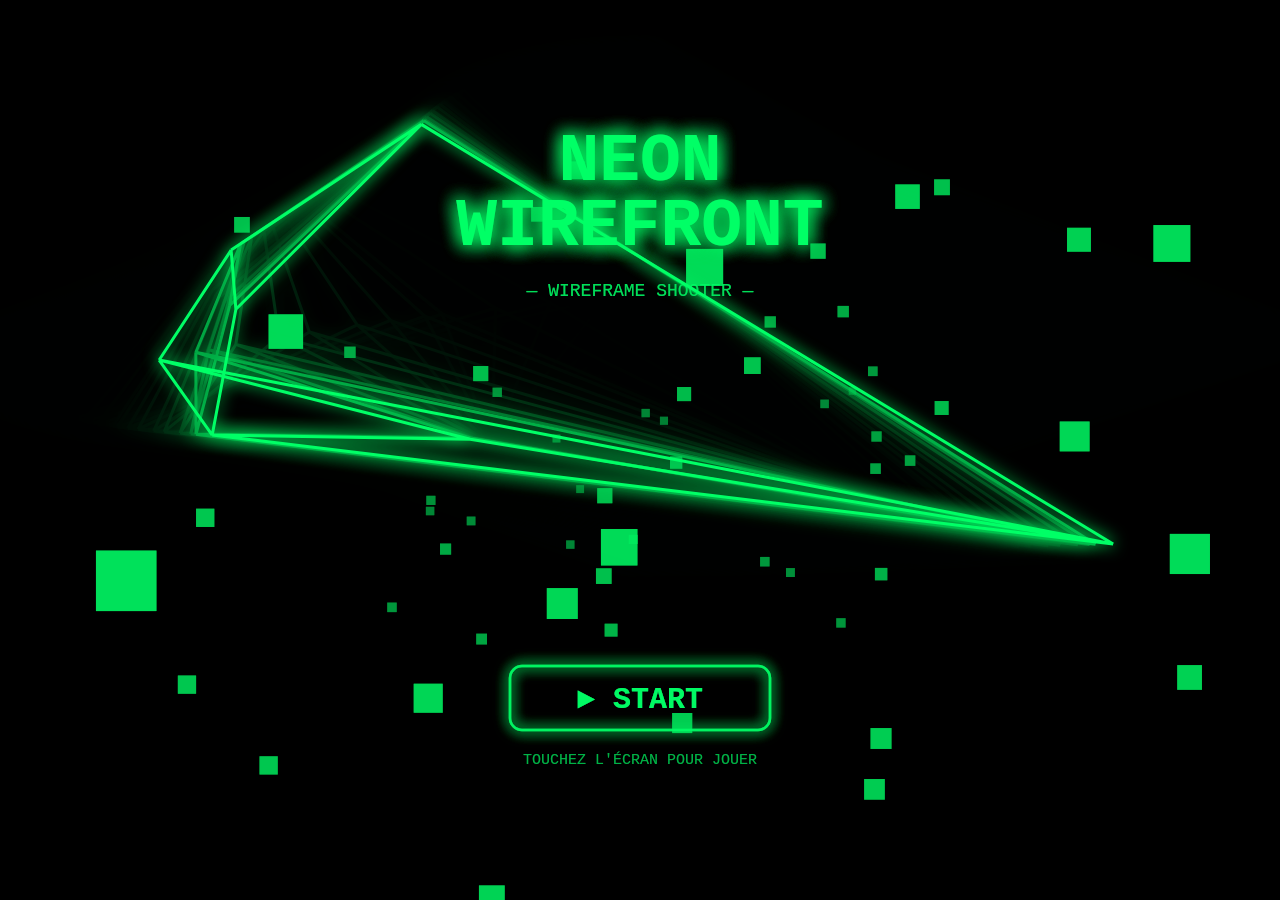
==== index.html @ 164826a3 "Add NEON WIREFRONT: mobile 3D wireframe Tron-style shoot'em up - Pixel art home screen with spinning" ====
<!DOCTYPE html>
<html lang="fr">
<head>
<meta charset="UTF-8">
<meta name="viewport" content="width=device-width, initial-scale=1.0, maximum-scale=1.0, user-scalable=no, viewport-fit=cover">
<meta name="apple-mobile-web-app-capable" content="yes">
<meta name="apple-mobile-web-app-status-bar-style" content="black-translucent">
<meta name="theme-color" content="#000000">
<title>NEON WIREFRONT</title>
<link rel="stylesheet" href="style.css">
</head>
<body>
<canvas id="game"></canvas>

<!-- HUD en jeu -->
<div id="hud" class="hidden">
  <div id="score">SCORE 0</div>
  <div id="lives">♥♥♥</div>
</div>

<!-- Commandes tactiles -->
<div id="controls" class="hidden">
  <div id="pad">
    <button class="ctl" id="left">◄</button>
    <button class="ctl" id="right">►</button>
  </div>
  <button class="ctl fire" id="fire">▲<span>TIR</span></button>
</div>

<!-- Écran Game Over -->
<div id="gameover" class="overlay hidden">
  <h1 class="glitch">GAME OVER</h1>
  <p id="finalScore">SCORE 0</p>
  <button class="bigbtn" id="retry">REJOUER</button>
</div>

<script src="game.js"></script>
</body>
</html>
---- style.css ----
/* ===== NEON WIREFRONT — style Tron old school ===== */
:root{
  --neon:#00ff66;
  --neon-dim:#0a4f29;
  --neon-glow:0 0 4px #00ff66, 0 0 12px #00ff66, 0 0 24px #00aa44;
}

*{margin:0;padding:0;box-sizing:border-box;-webkit-tap-highlight-color:transparent;}

html,body{
  width:100%;height:100%;
  background:#000;
  overflow:hidden;
  font-family:"Courier New",monospace;
  color:var(--neon);
  touch-action:none;
  user-select:none;-webkit-user-select:none;
}

#game{
  display:block;
  position:absolute;
  top:0;left:0;
  width:100%;height:100%;
  image-rendering:pixelated;     /* rendu pixel art */
  image-rendering:crisp-edges;
}

.hidden{display:none !important;}

/* ===== HUD ===== */
#hud{
  position:absolute;top:0;left:0;width:100%;
  display:flex;justify-content:space-between;
  padding:calc(env(safe-area-inset-top) + 12px) 18px 0;
  font-size:18px;letter-spacing:2px;
  text-shadow:var(--neon-glow);
  pointer-events:none;z-index:10;
}
#lives{color:#00ff66;}

/* ===== Commandes tactiles ===== */
#controls{
  position:absolute;left:0;bottom:0;width:100%;
  display:flex;justify-content:space-between;align-items:flex-end;
  padding:0 24px calc(env(safe-area-inset-bottom) + 24px);
  z-index:10;pointer-events:none;
}
#pad{display:flex;gap:18px;pointer-events:auto;}

.ctl{
  width:74px;height:74px;
  background:rgba(0,255,102,0.06);
  border:2px solid var(--neon);
  border-radius:14px;
  color:var(--neon);
  font-size:30px;line-height:1;
  text-shadow:var(--neon-glow);
  box-shadow:0 0 8px rgba(0,255,102,.5), inset 0 0 10px rgba(0,255,102,.15);
  display:flex;align-items:center;justify-content:center;
  pointer-events:auto;
  transition:transform .05s, background .05s;
}
.ctl:active{
  background:rgba(0,255,102,0.28);
  transform:scale(.92);
}
.ctl.fire{
  width:92px;height:92px;border-radius:50%;
  flex-direction:column;font-size:26px;
}
.ctl.fire span{font-size:11px;letter-spacing:2px;margin-top:2px;}

/* ===== Overlays (Game Over) ===== */
.overlay{
  position:absolute;inset:0;
  background:rgba(0,0,0,0.82);
  display:flex;flex-direction:column;
  align-items:center;justify-content:center;
  gap:26px;z-index:20;text-align:center;
}
.overlay h1{
  font-size:46px;letter-spacing:6px;
  text-shadow:var(--neon-glow);
}
.overlay p{font-size:20px;letter-spacing:3px;opacity:.9;}

.bigbtn{
  margin-top:8px;
  padding:16px 40px;
  background:transparent;
  border:2px solid var(--neon);
  border-radius:10px;
  color:var(--neon);
  font-family:inherit;
  font-size:22px;letter-spacing:4px;
  text-shadow:var(--neon-glow);
  box-shadow:0 0 10px rgba(0,255,102,.6), inset 0 0 14px rgba(0,255,102,.12);
  animation:pulse 1.4s ease-in-out infinite;
}
.bigbtn:active{background:rgba(0,255,102,0.25);}

@keyframes pulse{
  0%,100%{box-shadow:0 0 10px rgba(0,255,102,.6), inset 0 0 14px rgba(0,255,102,.12);}
  50%{box-shadow:0 0 22px rgba(0,255,102,.95), inset 0 0 20px rgba(0,255,102,.3);}
}

.glitch{animation:glitch .6s steps(2) infinite;}
@keyframes glitch{
  0%{transform:translate(0,0);}
  25%{transform:translate(-2px,1px);}
  50%{transform:translate(2px,-1px);}
  75%{transform:translate(-1px,-1px);}
  100%{transform:translate(0,0);}
}
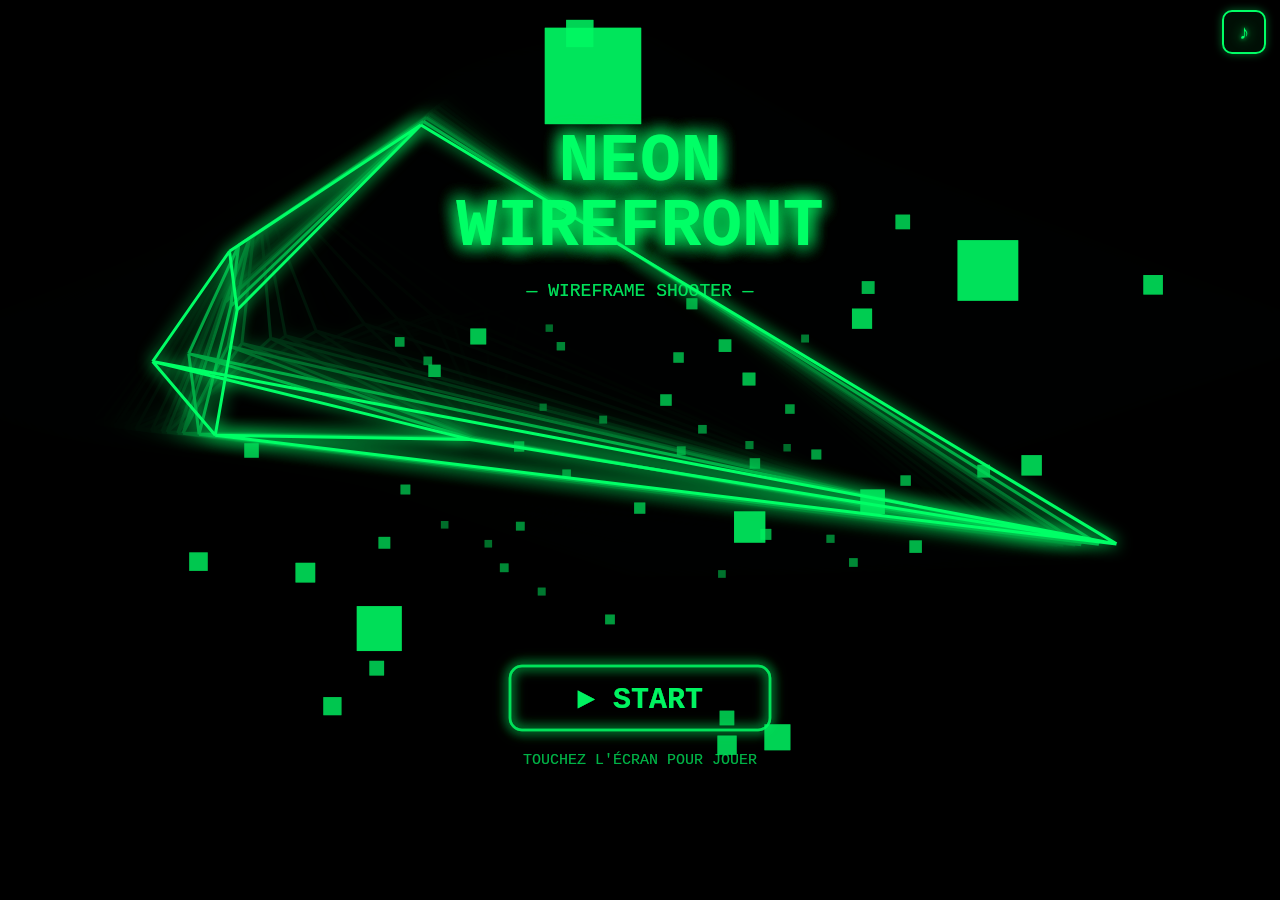
==== commit e30fb93b: "Add chiptune audio engine (music + SFX) with mute toggle - Real-time Web Audio chiptune music loop (" ====
--- a/index.html
+++ b/index.html
@@ -11,6 +11,9 @@
 </head>
 <body>
 <canvas id="game"></canvas>
+
+<!-- Bouton son -->
+<button id="mute">♪</button>
 
 <!-- HUD en jeu -->
 <div id="hud" class="hidden">
@@ -34,6 +37,7 @@
   <button class="bigbtn" id="retry">REJOUER</button>
 </div>
 
+<script src="audio.js"></script>
 <script src="game.js"></script>
 </body>
 </html>
--- a/style.css
+++ b/style.css
@@ -28,11 +28,28 @@
 
 .hidden{display:none !important;}
 
+/* ===== Bouton son ===== */
+#mute{
+  position:absolute;z-index:30;
+  top:calc(env(safe-area-inset-top) + 10px);
+  right:14px;
+  width:44px;height:44px;
+  background:rgba(0,255,102,0.06);
+  border:2px solid var(--neon);
+  border-radius:10px;
+  color:var(--neon);
+  font-size:20px;line-height:1;
+  text-shadow:var(--neon-glow);
+  box-shadow:0 0 8px rgba(0,255,102,.4);
+}
+#mute.off{opacity:.4;}
+#mute:active{background:rgba(0,255,102,0.25);}
+
 /* ===== HUD ===== */
 #hud{
   position:absolute;top:0;left:0;width:100%;
   display:flex;justify-content:space-between;
-  padding:calc(env(safe-area-inset-top) + 12px) 18px 0;
+  padding:calc(env(safe-area-inset-top) + 16px) 70px 0 18px;
   font-size:18px;letter-spacing:2px;
   text-shadow:var(--neon-glow);
   pointer-events:none;z-index:10;
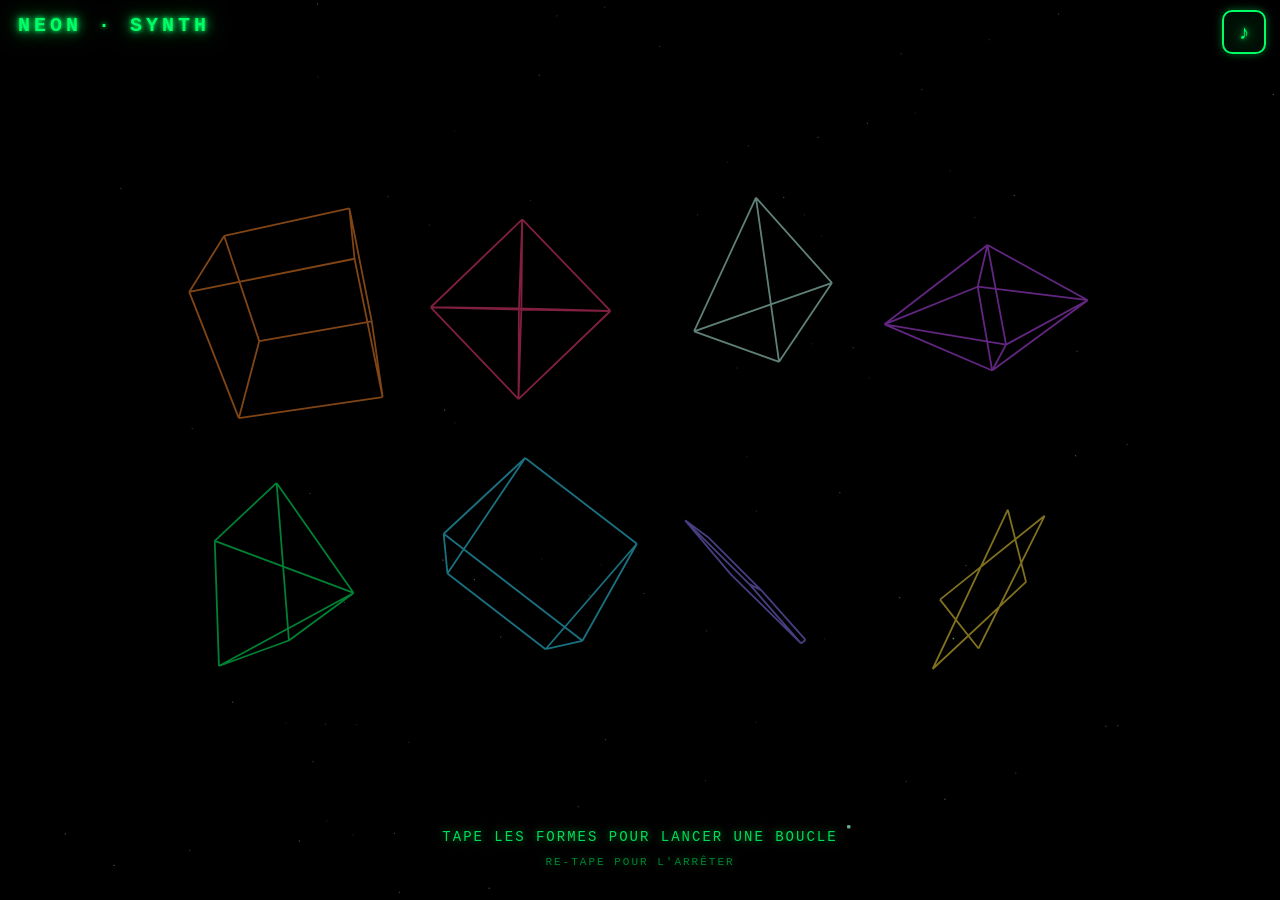
==== commit e66987bf: "Transform into NEON SYNTH MODULE: tappable synth loop toy - Replaces shoot'em up with an interactive" ====
--- a/index.html
+++ b/index.html
@@ -6,36 +6,20 @@
 <meta name="apple-mobile-web-app-capable" content="yes">
 <meta name="apple-mobile-web-app-status-bar-style" content="black-translucent">
 <meta name="theme-color" content="#000000">
-<title>NEON WIREFRONT</title>
+<title>NEON SYNTH MODULE</title>
 <link rel="stylesheet" href="style.css">
 </head>
 <body>
 <canvas id="game"></canvas>
 
+<!-- Titre -->
+<div id="title">NEON · SYNTH</div>
+
 <!-- Bouton son -->
 <button id="mute">♪</button>
 
-<!-- HUD en jeu -->
-<div id="hud" class="hidden">
-  <div id="score">SCORE 0</div>
-  <div id="lives">♥♥♥</div>
-</div>
-
-<!-- Commandes tactiles -->
-<div id="controls" class="hidden">
-  <div id="pad">
-    <button class="ctl" id="left">◄</button>
-    <button class="ctl" id="right">►</button>
-  </div>
-  <button class="ctl fire" id="fire">▲<span>TIR</span></button>
-</div>
-
-<!-- Écran Game Over -->
-<div id="gameover" class="overlay hidden">
-  <h1 class="glitch">GAME OVER</h1>
-  <p id="finalScore">SCORE 0</p>
-  <button class="bigbtn" id="retry">REJOUER</button>
-</div>
+<!-- Aide (disparaît au premier tap) -->
+<div id="hint">TAPE LES FORMES POUR LANCER UNE BOUCLE<br><span>RE-TAPE POUR L'ARRÊTER</span></div>
 
 <script src="audio.js"></script>
 <script src="game.js"></script>
--- a/style.css
+++ b/style.css
@@ -1,7 +1,6 @@
-/* ===== NEON WIREFRONT — style Tron old school ===== */
+/* ===== NEON SYNTH MODULE — identité Tron filaire néon ===== */
 :root{
   --neon:#00ff66;
-  --neon-dim:#0a4f29;
   --neon-glow:0 0 4px #00ff66, 0 0 12px #00ff66, 0 0 24px #00aa44;
 }
 
@@ -18,15 +17,21 @@
 }
 
 #game{
-  display:block;
-  position:absolute;
-  top:0;left:0;
+  display:block;position:absolute;top:0;left:0;
   width:100%;height:100%;
-  image-rendering:pixelated;     /* rendu pixel art */
+  image-rendering:pixelated;
   image-rendering:crisp-edges;
 }
 
-.hidden{display:none !important;}
+/* ===== Titre ===== */
+#title{
+  position:absolute;z-index:20;
+  top:calc(env(safe-area-inset-top) + 14px);
+  left:18px;
+  font-size:20px;letter-spacing:4px;font-weight:bold;
+  color:var(--neon);
+  text-shadow:var(--neon-glow);
+}
 
 /* ===== Bouton son ===== */
 #mute{
@@ -45,88 +50,19 @@
 #mute.off{opacity:.4;}
 #mute:active{background:rgba(0,255,102,0.25);}
 
-/* ===== HUD ===== */
-#hud{
-  position:absolute;top:0;left:0;width:100%;
-  display:flex;justify-content:space-between;
-  padding:calc(env(safe-area-inset-top) + 16px) 70px 0 18px;
-  font-size:18px;letter-spacing:2px;
-  text-shadow:var(--neon-glow);
-  pointer-events:none;z-index:10;
+/* ===== Aide ===== */
+#hint{
+  position:absolute;z-index:20;left:0;right:0;
+  bottom:calc(env(safe-area-inset-bottom) + 26px);
+  text-align:center;
+  font-size:14px;letter-spacing:2px;line-height:1.7;
+  color:rgba(0,255,102,0.85);
+  text-shadow:0 0 8px rgba(0,255,102,.6);
+  transition:opacity .6s;
+  pointer-events:none;
+  animation:blink 2s ease-in-out infinite;
 }
-#lives{color:#00ff66;}
+#hint span{font-size:11px;opacity:.6;}
+#hint.gone{opacity:0;}
 
-/* ===== Commandes tactiles ===== */
-#controls{
-  position:absolute;left:0;bottom:0;width:100%;
-  display:flex;justify-content:space-between;align-items:flex-end;
-  padding:0 24px calc(env(safe-area-inset-bottom) + 24px);
-  z-index:10;pointer-events:none;
-}
-#pad{display:flex;gap:18px;pointer-events:auto;}
-
-.ctl{
-  width:74px;height:74px;
-  background:rgba(0,255,102,0.06);
-  border:2px solid var(--neon);
-  border-radius:14px;
-  color:var(--neon);
-  font-size:30px;line-height:1;
-  text-shadow:var(--neon-glow);
-  box-shadow:0 0 8px rgba(0,255,102,.5), inset 0 0 10px rgba(0,255,102,.15);
-  display:flex;align-items:center;justify-content:center;
-  pointer-events:auto;
-  transition:transform .05s, background .05s;
-}
-.ctl:active{
-  background:rgba(0,255,102,0.28);
-  transform:scale(.92);
-}
-.ctl.fire{
-  width:92px;height:92px;border-radius:50%;
-  flex-direction:column;font-size:26px;
-}
-.ctl.fire span{font-size:11px;letter-spacing:2px;margin-top:2px;}
-
-/* ===== Overlays (Game Over) ===== */
-.overlay{
-  position:absolute;inset:0;
-  background:rgba(0,0,0,0.82);
-  display:flex;flex-direction:column;
-  align-items:center;justify-content:center;
-  gap:26px;z-index:20;text-align:center;
-}
-.overlay h1{
-  font-size:46px;letter-spacing:6px;
-  text-shadow:var(--neon-glow);
-}
-.overlay p{font-size:20px;letter-spacing:3px;opacity:.9;}
-
-.bigbtn{
-  margin-top:8px;
-  padding:16px 40px;
-  background:transparent;
-  border:2px solid var(--neon);
-  border-radius:10px;
-  color:var(--neon);
-  font-family:inherit;
-  font-size:22px;letter-spacing:4px;
-  text-shadow:var(--neon-glow);
-  box-shadow:0 0 10px rgba(0,255,102,.6), inset 0 0 14px rgba(0,255,102,.12);
-  animation:pulse 1.4s ease-in-out infinite;
-}
-.bigbtn:active{background:rgba(0,255,102,0.25);}
-
-@keyframes pulse{
-  0%,100%{box-shadow:0 0 10px rgba(0,255,102,.6), inset 0 0 14px rgba(0,255,102,.12);}
-  50%{box-shadow:0 0 22px rgba(0,255,102,.95), inset 0 0 20px rgba(0,255,102,.3);}
-}
-
-.glitch{animation:glitch .6s steps(2) infinite;}
-@keyframes glitch{
-  0%{transform:translate(0,0);}
-  25%{transform:translate(-2px,1px);}
-  50%{transform:translate(2px,-1px);}
-  75%{transform:translate(-1px,-1px);}
-  100%{transform:translate(0,0);}
-}
+@keyframes blink{0%,100%{opacity:.5;}50%{opacity:1;}}
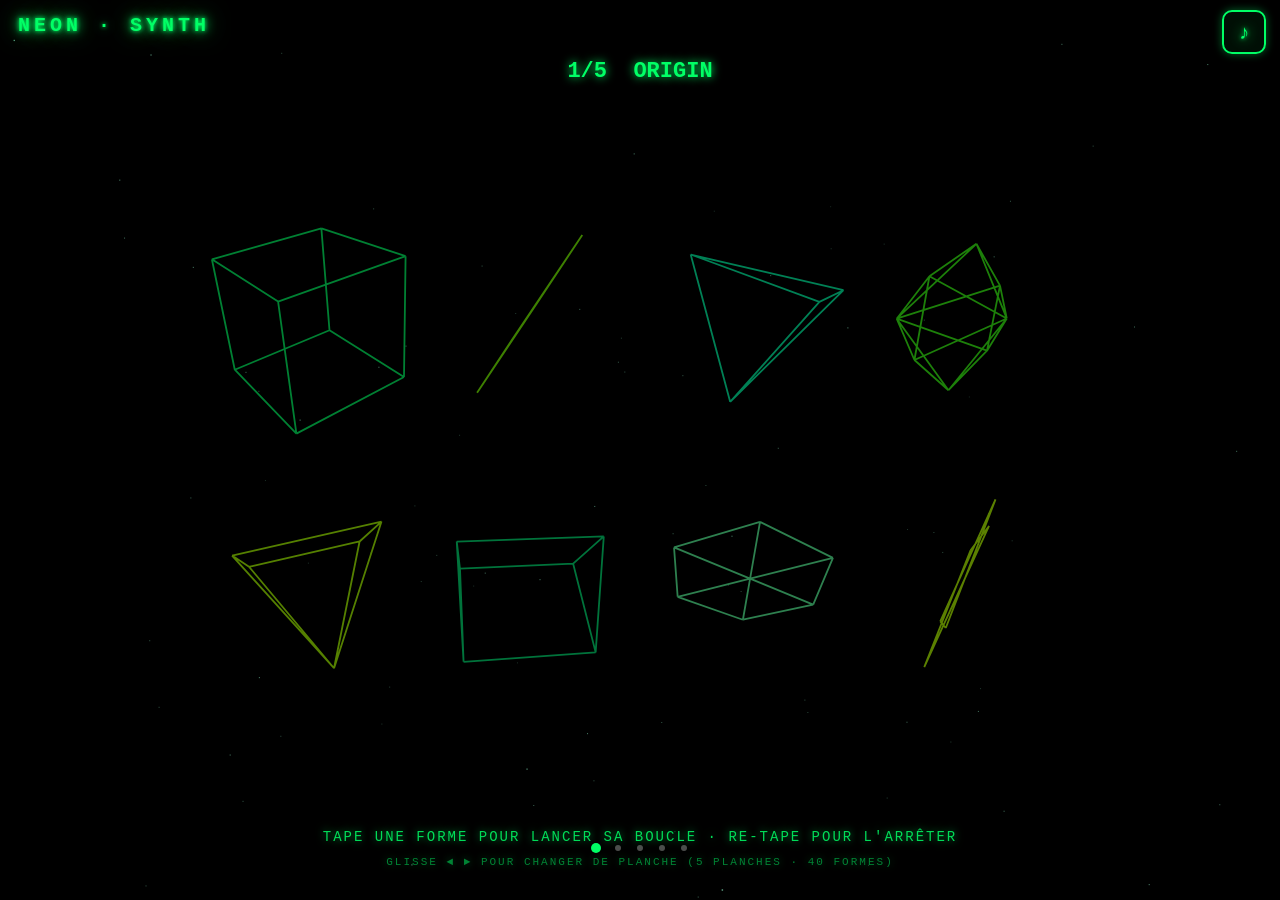
==== commit ec3b6e3f: "Add 5-slide carousel: 40 independent instruments across distinct sound/color kits - Swipe horizontal" ====
--- a/index.html
+++ b/index.html
@@ -19,7 +19,7 @@
 <button id="mute">♪</button>
 
 <!-- Aide (disparaît au premier tap) -->
-<div id="hint">TAPE LES FORMES POUR LANCER UNE BOUCLE<br><span>RE-TAPE POUR L'ARRÊTER</span></div>
+<div id="hint">TAPE UNE FORME POUR LANCER SA BOUCLE · RE-TAPE POUR L'ARRÊTER<br><span>GLISSE ◄ ► POUR CHANGER DE PLANCHE (5 PLANCHES · 40 FORMES)</span></div>
 
 <script src="audio.js"></script>
 <script src="game.js"></script>
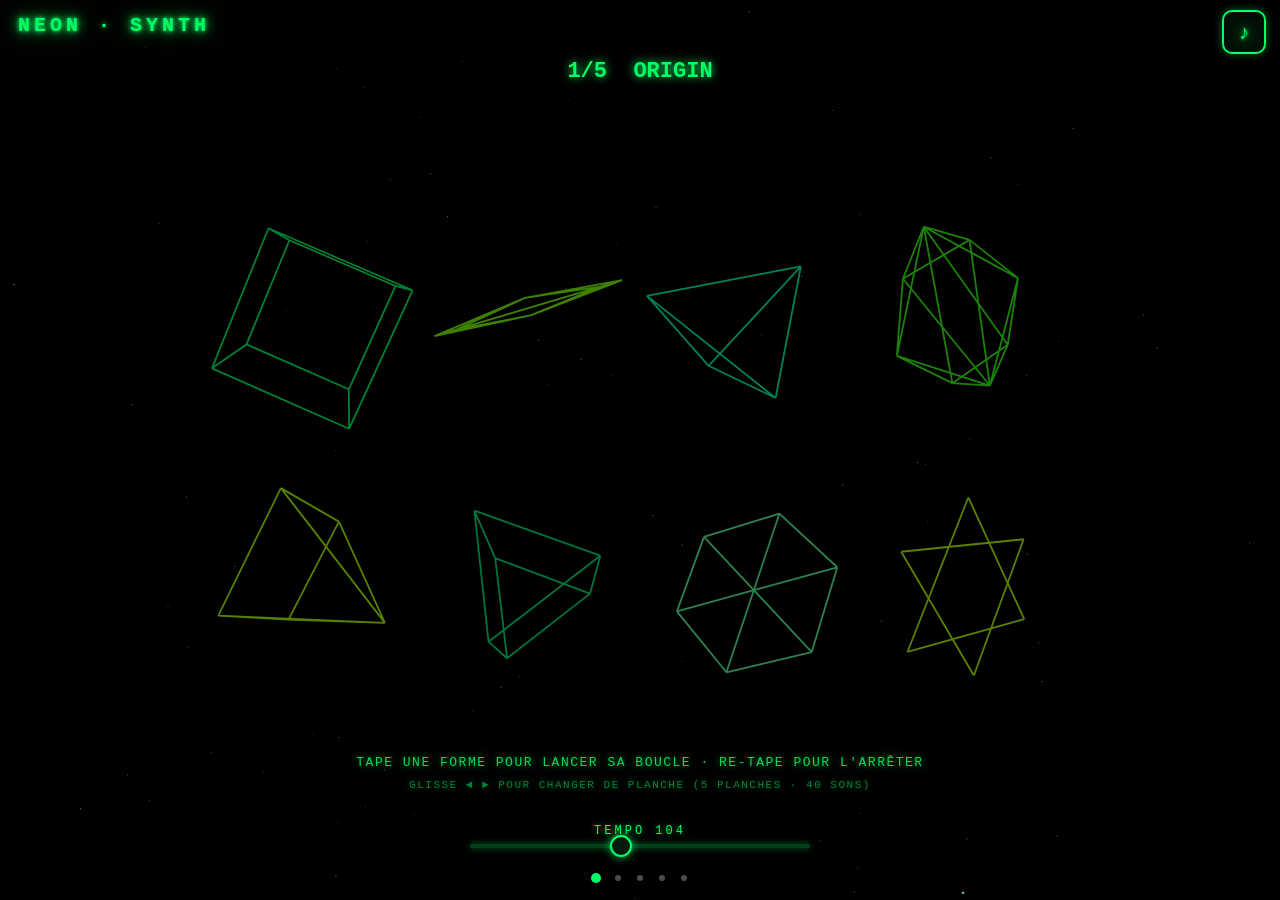
==== commit 89f4db22: "Add tempo slider + distinct musical identity per board; move nav dots lower - Real-time tempo slider" ====
--- a/index.html
+++ b/index.html
@@ -18,8 +18,14 @@
 <!-- Bouton son -->
 <button id="mute">♪</button>
 
+<!-- Slider de tempo -->
+<div id="tempo">
+  <span id="tempoLabel">TEMPO 104</span>
+  <input id="tempoSlider" type="range" min="60" max="160" value="104" step="1">
+</div>
+
 <!-- Aide (disparaît au premier tap) -->
-<div id="hint">TAPE UNE FORME POUR LANCER SA BOUCLE · RE-TAPE POUR L'ARRÊTER<br><span>GLISSE ◄ ► POUR CHANGER DE PLANCHE (5 PLANCHES · 40 FORMES)</span></div>
+<div id="hint">TAPE UNE FORME POUR LANCER SA BOUCLE · RE-TAPE POUR L'ARRÊTER<br><span>GLISSE ◄ ► POUR CHANGER DE PLANCHE (5 PLANCHES · 40 SONS)</span></div>
 
 <script src="audio.js"></script>
 <script src="game.js"></script>
--- a/style.css
+++ b/style.css
@@ -50,12 +50,42 @@
 #mute.off{opacity:.4;}
 #mute:active{background:rgba(0,255,102,0.25);}
 
-/* ===== Aide ===== */
+/* ===== Slider de tempo ===== */
+#tempo{
+  position:absolute;z-index:25;left:50%;transform:translateX(-50%);
+  bottom:calc(env(safe-area-inset-bottom) + 52px);
+  width:min(78%,340px);
+  display:flex;flex-direction:column;align-items:center;gap:6px;
+}
+#tempoLabel{
+  font-size:12px;letter-spacing:3px;
+  color:var(--neon);text-shadow:0 0 6px rgba(0,255,102,.6);
+}
+#tempoSlider{
+  -webkit-appearance:none;appearance:none;
+  width:100%;height:4px;border-radius:2px;
+  background:rgba(0,255,102,0.25);
+  box-shadow:0 0 6px rgba(0,255,102,.4);
+  outline:none;
+}
+#tempoSlider::-webkit-slider-thumb{
+  -webkit-appearance:none;appearance:none;
+  width:22px;height:22px;border-radius:50%;
+  background:#001a0c;border:2px solid var(--neon);
+  box-shadow:0 0 8px rgba(0,255,102,.8);cursor:pointer;
+}
+#tempoSlider::-moz-range-thumb{
+  width:22px;height:22px;border-radius:50%;
+  background:#001a0c;border:2px solid var(--neon);
+  box-shadow:0 0 8px rgba(0,255,102,.8);cursor:pointer;
+}
+
+/* ===== Aide (au-dessus du slider, ne chevauche plus les dots) ===== */
 #hint{
   position:absolute;z-index:20;left:0;right:0;
-  bottom:calc(env(safe-area-inset-bottom) + 26px);
+  bottom:calc(env(safe-area-inset-bottom) + 104px);
   text-align:center;
-  font-size:14px;letter-spacing:2px;line-height:1.7;
+  font-size:13px;letter-spacing:1.5px;line-height:1.7;
   color:rgba(0,255,102,0.85);
   text-shadow:0 0 8px rgba(0,255,102,.6);
   transition:opacity .6s;
